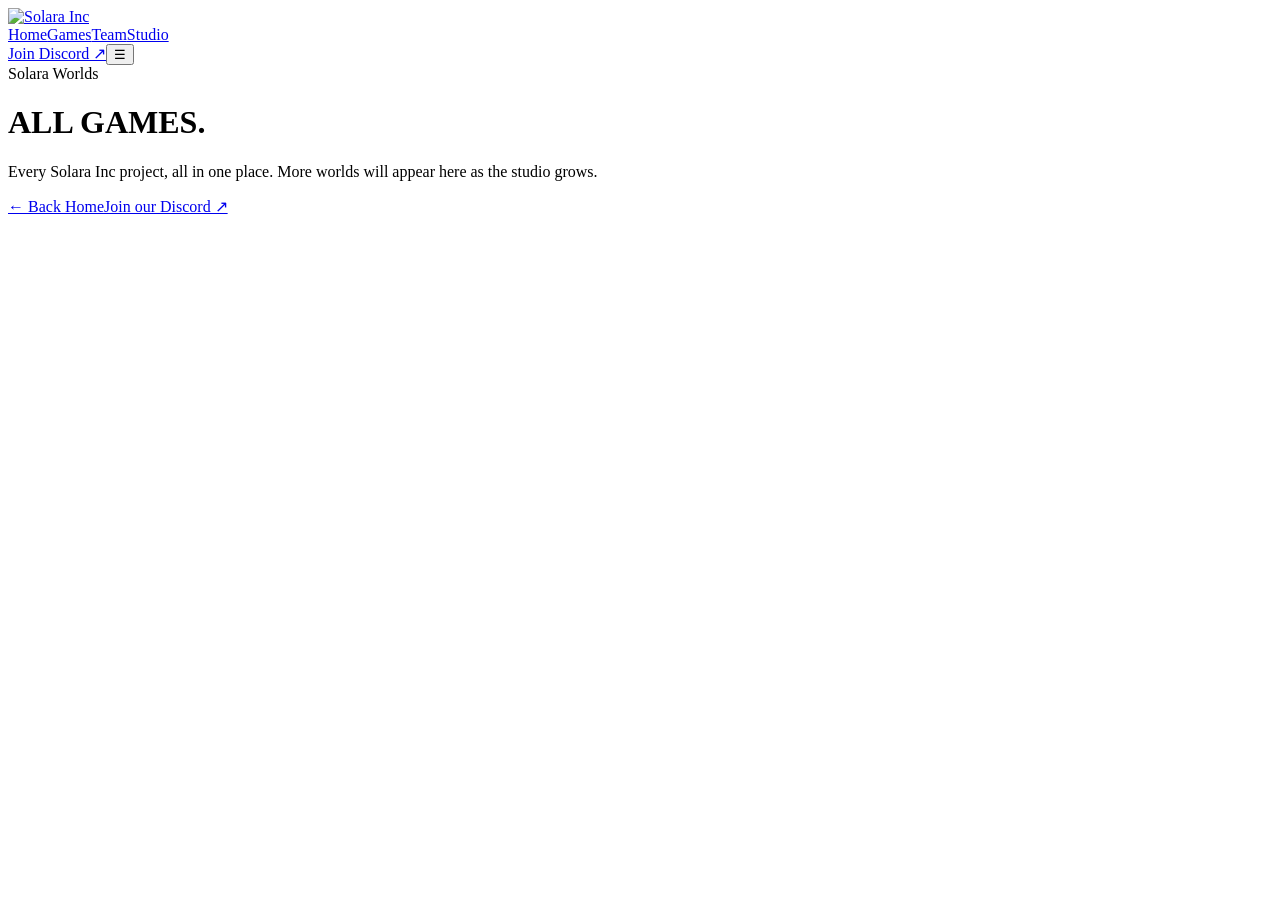
==== games.html @ 04e756ea "Add files via upload" ====
<!doctype html><html lang="en"><head><meta charset="utf-8"><meta name="viewport" content="width=device-width,initial-scale=1"><meta name="theme-color" content="#05080b"><meta name="description" content="Explore games by Solara Inc."><title>Games — Solara Inc</title><link rel="stylesheet" href="styles.css"></head><body>
<nav class="nav"><a class="brand brandLogo" href="index.html"><img src="assets/brand/solara-logo.png" alt="Solara Inc"></a><div class="links"><a data-page="index.html" href="index.html">Home</a><a data-page="games.html" href="games.html">Games</a><a data-page="team.html" href="team.html">Team</a><a href="index.html#studio">Studio</a></div><a class="navCta" href="https://discord.gg/rdV2qfe3ua" target="_blank" rel="noopener">Join Discord ↗</a><button class="menu" aria-label="Open menu">☰</button></nav>
<header class="pageHero"><div class="wrap"><div class="eyebrow">Solara Worlds</div><h1>ALL <span>GAMES.</span></h1><p>Every Solara Inc project, all in one place. More worlds will appear here as the studio grows.</p></div></header>
<main class="section gamesSection"><div class="wrap"><div id="allGames" class="gameGrid singleGame"></div></div></main><footer class="footer"><div class="wrap footerRow"><a href="index.html">← Back Home</a><a href="https://discord.gg/rdV2qfe3ua" target="_blank" rel="noopener">Join our Discord ↗</a></div></footer><script src="app.js" defer></script></body></html>
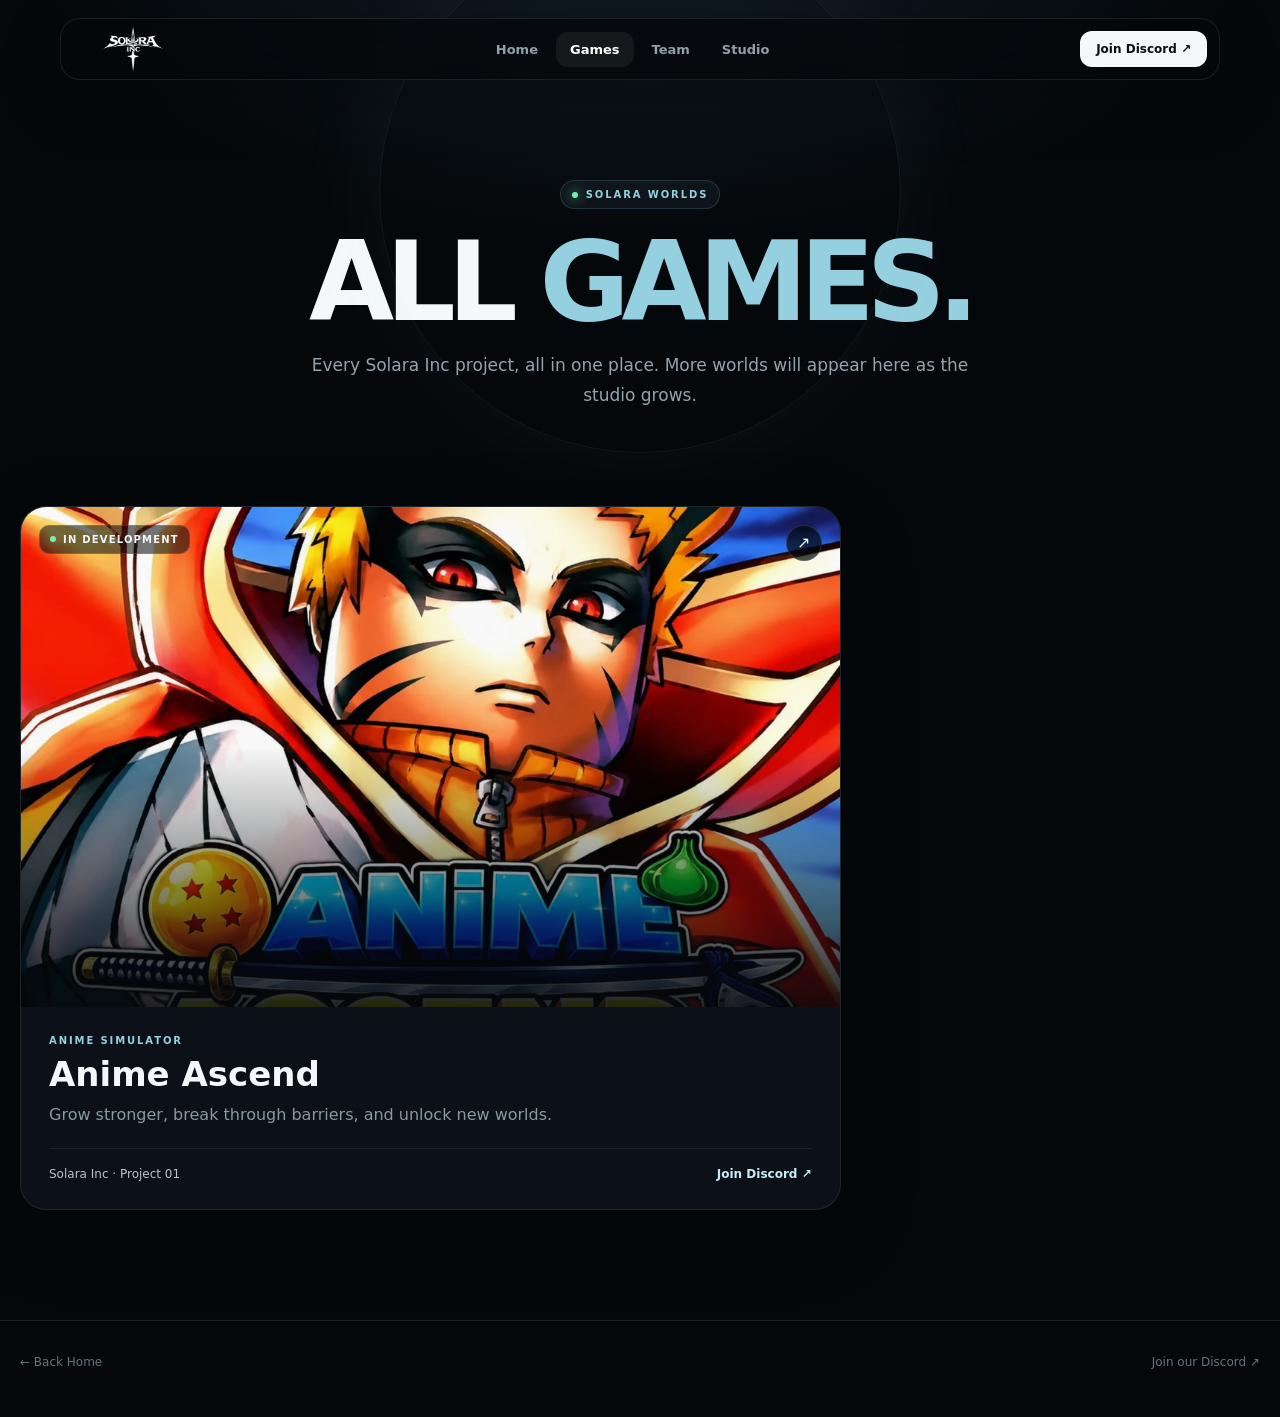
==== commit 9bcdb080: "Add files via upload" ====
--- a/games.html
+++ b/games.html
@@ -1,4 +1,4 @@
 <!doctype html><html lang="en"><head><meta charset="utf-8"><meta name="viewport" content="width=device-width,initial-scale=1"><meta name="theme-color" content="#05080b"><meta name="description" content="Explore games by Solara Inc."><title>Games — Solara Inc</title><link rel="stylesheet" href="styles.css"></head><body>
-<nav class="nav"><a class="brand brandLogo" href="index.html"><img src="assets/brand/solara-logo.png" alt="Solara Inc"></a><div class="links"><a data-page="index.html" href="index.html">Home</a><a data-page="games.html" href="games.html">Games</a><a data-page="team.html" href="team.html">Team</a><a href="index.html#studio">Studio</a></div><a class="navCta" href="https://discord.gg/rdV2qfe3ua" target="_blank" rel="noopener">Join Discord ↗</a><button class="menu" aria-label="Open menu">☰</button></nav>
+<nav class="nav"><a class="brand brandLogo" href="index.html"><img src="assets/solara-logo.png" alt="Solara Inc"></a><div class="links"><a data-page="index.html" href="index.html">Home</a><a data-page="games.html" href="games.html">Games</a><a data-page="team.html" href="team.html">Team</a><a href="index.html#studio">Studio</a></div><a class="navCta" href="https://discord.gg/rdV2qfe3ua" target="_blank" rel="noopener">Join Discord ↗</a><button class="menu" aria-label="Open menu">☰</button></nav>
 <header class="pageHero"><div class="wrap"><div class="eyebrow">Solara Worlds</div><h1>ALL <span>GAMES.</span></h1><p>Every Solara Inc project, all in one place. More worlds will appear here as the studio grows.</p></div></header>
 <main class="section gamesSection"><div class="wrap"><div id="allGames" class="gameGrid singleGame"></div></div></main><footer class="footer"><div class="wrap footerRow"><a href="index.html">← Back Home</a><a href="https://discord.gg/rdV2qfe3ua" target="_blank" rel="noopener">Join our Discord ↗</a></div></footer><script src="app.js" defer></script></body></html>
--- a/styles.css
+++ b/styles.css
@@ -0,0 +1,4 @@
+:root{--bg:#05080b;--panel:#0b1117;--text:#f4f8fa;--muted:#8998a3;--line:rgba(255,255,255,.09);--a:#95d0e0;--a2:#698eff;--max:1240px}*{box-sizing:border-box}html{scroll-behavior:smooth;background:var(--bg)}body{margin:0;color:var(--text);font-family:Inter,ui-sans-serif,system-ui,-apple-system,"Segoe UI",sans-serif;background:radial-gradient(900px 520px at 50% -120px,rgba(80,156,194,.16),transparent 70%),var(--bg);overflow-x:hidden}a{color:inherit;text-decoration:none}.wrap{width:min(var(--max),calc(100% - 40px));margin:auto}.nav{position:fixed;z-index:50;top:18px;left:50%;transform:translateX(-50%);width:min(1160px,calc(100% - 28px));height:62px;padding:0 12px 0 20px;display:flex;align-items:center;justify-content:space-between;border:1px solid var(--line);border-radius:20px;background:rgba(5,8,11,.72);backdrop-filter:blur(18px);box-shadow:0 20px 60px rgba(0,0,0,.25)}.brand{font-weight:950;letter-spacing:.13em}.brand b{color:var(--a)}.links{display:flex;gap:4px}.links a{font-size:13px;font-weight:750;color:#91a0aa;padding:10px 14px;border-radius:12px}.links a:hover,.links a.active{color:white;background:rgba(255,255,255,.06)}.navCta{padding:11px 16px;border-radius:12px;background:var(--text);color:#071015;font-size:12px;font-weight:900}.menu{display:none;border:0;background:none;color:white;font-size:22px}.hero{min-height:100svh;position:relative;display:grid;align-items:center;padding:150px 0 80px}.heroGrid{position:absolute;inset:0;opacity:.34;background-image:linear-gradient(rgba(149,208,224,.05) 1px,transparent 1px),linear-gradient(90deg,rgba(149,208,224,.05) 1px,transparent 1px);background-size:54px 54px;mask-image:linear-gradient(to bottom,#000,transparent 88%)}.heroGlow{position:absolute;width:620px;height:620px;border-radius:50%;left:50%;top:43%;transform:translate(-50%,-50%);border:1px solid rgba(149,208,224,.12);box-shadow:0 0 130px rgba(90,171,205,.12),inset 0 0 90px rgba(149,208,224,.04)}.heroGlow:before,.heroGlow:after{content:"";position:absolute;border:1px solid rgba(255,255,255,.05);border-radius:50%;inset:72px}.heroGlow:after{inset:170px}.heroInner{position:relative;text-align:center;z-index:2;max-width:1050px}.eyebrow,.micro{color:var(--a);font-size:10px;font-weight:900;letter-spacing:.19em;text-transform:uppercase}.eyebrow{display:inline-flex;gap:8px;align-items:center;padding:8px 11px;border:1px solid rgba(149,208,224,.17);border-radius:999px;background:rgba(149,208,224,.05)}.eyebrow:before{content:"";width:6px;height:6px;background:#6ff1b3;border-radius:50%;box-shadow:0 0 12px #6ff1b3}.hero h1,.pageHero h1{font-size:clamp(58px,9.5vw,126px);line-height:.82;letter-spacing:-.075em;margin:28px 0 24px}.hero h1 span,.pageHero h1 span{color:var(--a)}.hero p,.pageHero p{max-width:660px;margin:auto;color:#95a3ad;line-height:1.75;font-size:17px}.actions{display:flex;justify-content:center;gap:10px;flex-wrap:wrap;margin-top:30px}.btn{padding:14px 20px;border-radius:13px;border:1px solid var(--line);font-weight:850;font-size:13px;transition:.2s}.btn:hover{transform:translateY(-2px)}.btn.primary{background:var(--a);color:#061014;box-shadow:0 12px 40px rgba(149,208,224,.18)}.btn.ghost{background:rgba(255,255,255,.035)}.metrics{margin-top:86px;border-top:1px solid var(--line);display:grid;grid-template-columns:repeat(4,1fr)}.metric{padding:22px 12px;border-right:1px solid var(--line)}.metric:last-child{border:0}.metric strong{display:block;font-size:22px}.metric span{font-size:10px;text-transform:uppercase;letter-spacing:.14em;color:#667681}.section{padding:110px 0}.sectionHead{display:grid;grid-template-columns:1fr .7fr;gap:30px;align-items:end;margin-bottom:34px}.sectionHead h2,.teamGroup h2{font-size:clamp(38px,5vw,68px);letter-spacing:-.055em;margin:7px 0 0}.sectionHead p{color:var(--muted);line-height:1.7;margin:0}.gameGrid,.ownersGrid,.teamGrid{display:grid;grid-template-columns:repeat(12,1fr);gap:18px}.gameCard{grid-column:span 6;border:1px solid var(--line);border-radius:26px;overflow:hidden;background:var(--panel)}.gameVisual{height:330px;position:relative;display:grid;place-items:center;background:radial-gradient(circle at 28% 28%,var(--c1),transparent 34%),radial-gradient(circle at 72% 65%,var(--c2),transparent 38%),#0b121a}.gameVisual:after{content:"";position:absolute;inset:0;background:linear-gradient(to bottom,transparent 55%,#0b1117)}.gameMark{font-size:160px;font-weight:1000;letter-spacing:-.1em;color:rgba(255,255,255,.11);transform:rotate(-8deg)}.gameStatus{position:absolute;z-index:2;top:18px;left:18px;padding:8px 10px;border:1px solid rgba(255,255,255,.13);border-radius:10px;background:rgba(4,8,12,.55);font-size:10px;font-weight:900;text-transform:uppercase;letter-spacing:.12em}.cardBody{padding:24px}.cardBody h3{font-size:28px;margin:8px 0}.cardBody p{color:var(--muted);line-height:1.65;margin:0}.cardFoot{display:flex;justify-content:space-between;border-top:1px solid var(--line);padding-top:18px;margin-top:20px;color:#b8c5cc;font-size:12px}.memberCard{grid-column:span 6;overflow:hidden;border:1px solid var(--line);border-radius:26px;background:linear-gradient(180deg,#0b1117,#070b0f);transition:.25s}.memberCard:hover{transform:translateY(-4px);border-color:rgba(149,208,224,.22)}.memberMedia{display:block;height:380px;position:relative;overflow:hidden;background:#080b0e}.memberMedia img{width:100%;height:100%;object-fit:cover;transition:transform .6s cubic-bezier(.2,.7,.2,1);filter:saturate(.92)}.memberCard:hover img{transform:scale(1.035)}.memberMedia:after{content:"";position:absolute;inset:0;background:linear-gradient(to bottom,transparent 48%,rgba(7,11,15,.96))}.roleBadge{position:absolute;z-index:2;left:18px;top:18px;padding:8px 10px;border-radius:10px;background:rgba(4,8,12,.72);backdrop-filter:blur(10px);border:1px solid rgba(255,255,255,.12);font-size:10px;font-weight:900;text-transform:uppercase;letter-spacing:.1em}.openIcon{position:absolute;z-index:2;right:18px;top:18px;width:36px;height:36px;display:grid;place-items:center;border-radius:50%;background:rgba(4,8,12,.72);border:1px solid rgba(255,255,255,.12)}.memberInfo{padding:0 24px 24px;margin-top:-18px;position:relative;z-index:3}.memberInfo h3{font-size:34px;letter-spacing:-.04em;margin:6px 0 14px}.memberInfo p{color:var(--muted);line-height:1.65;min-height:52px}.discordLink{display:inline-block;margin-top:10px;color:#c9edf4;font-size:12px;font-weight:850}.ctaBand{text-align:center;margin-top:30px}.manifesto{padding:90px 0;border-block:1px solid var(--line);background:linear-gradient(90deg,transparent,rgba(149,208,224,.035),transparent)}.manifesto p{font-size:clamp(28px,4vw,54px);line-height:1.12;letter-spacing:-.045em;max-width:980px;margin:0}.manifesto p span{color:var(--a)}.pageHero{padding:180px 0 70px;text-align:center}.pageHero h1{font-size:clamp(64px,9vw,110px)}.teamGroup{margin-bottom:90px}.teamGroupHeader{display:flex;justify-content:space-between;align-items:end;border-bottom:1px solid var(--line);padding-bottom:20px;margin-bottom:20px}.teamGroupHeader>span{color:#71808a;font-size:11px;text-transform:uppercase;letter-spacing:.12em}.teamGrid .memberCard{grid-column:span 4}.teamGrid .memberMedia{height:300px}.teamGrid .memberInfo h3{font-size:28px}.teamGrid .memberInfo p{font-size:14px}.teamGrid .featured{grid-column:span 6}.teamGrid .featured .memberMedia{height:390px}.footer{border-top:1px solid var(--line);padding:34px 0 48px;color:#65737c;font-size:12px}.footerRow{display:flex;justify-content:space-between;gap:20px}.reveal{opacity:0;transform:translateY(18px);transition:opacity .55s,transform .55s}.reveal.show{opacity:1;transform:none}@media(max-width:850px){.links{display:none}.menu{display:block}.navCta{display:none}.nav.open .links{display:flex;position:absolute;left:0;right:0;top:70px;flex-direction:column;padding:10px;border:1px solid var(--line);border-radius:16px;background:#080c10}.sectionHead{grid-template-columns:1fr}.gameCard,.memberCard,.teamGrid .memberCard,.teamGrid .featured{grid-column:1/-1}.metrics{grid-template-columns:repeat(2,1fr)}.metric:nth-child(2){border-right:0}.memberMedia,.teamGrid .memberMedia,.teamGrid .featured .memberMedia{height:360px}}@media(max-width:560px){.wrap{width:calc(100% - 22px)}.hero h1{font-size:60px}.heroGlow{width:430px;height:430px}.section{padding:78px 0}.gameVisual{height:240px}.memberMedia,.teamGrid .memberMedia,.teamGrid .featured .memberMedia{height:300px}.actions .btn{width:100%}.metrics{margin-top:55px}.pageHero{padding-top:145px}.footerRow{flex-direction:column}}@media(prefers-reduced-motion:reduce){html{scroll-behavior:auto}.reveal{opacity:1;transform:none;transition:none}}
+.brandLogo{display:flex;align-items:center;width:104px;height:44px;overflow:visible}.brandLogo img{display:block;width:100%;height:100%;object-fit:contain}.heroLogo{width:min(260px,58vw);max-height:145px;object-fit:contain;margin:0 auto 18px;filter:drop-shadow(0 16px 42px rgba(149,208,224,.08))}.imageVisual{display:block;overflow:hidden;background:#090d12}.imageVisual img{width:100%;height:100%;object-fit:cover;display:block;transition:transform .65s cubic-bezier(.2,.7,.2,1)}.gameCard:hover .imageVisual img{transform:scale(1.025)}.imageVisual:after{background:linear-gradient(to bottom,rgba(5,8,11,.02) 48%,rgba(5,8,11,.88) 100%)}.gameStatus{display:flex;gap:7px;align-items:center}.gameStatus i{width:6px;height:6px;border-radius:50%;background:#78efb1;box-shadow:0 0 12px rgba(120,239,177,.75)}.gameOpen{top:18px;left:auto;right:18px}.singleGame .gameCard{grid-column:span 8}.singleGame .gameVisual{height:500px}.singleGame .cardBody{padding:28px}.singleGame .cardBody h3{font-size:34px}.cardFoot a{color:#c9edf4;font-weight:800}.gamesSection{padding-top:25px}@media(max-width:850px){.singleGame .gameCard{grid-column:1/-1}.singleGame .gameVisual{height:420px}}@media(max-width:560px){.brandLogo{width:86px;height:39px}.heroLogo{width:190px}.singleGame .gameVisual{height:310px}}
+/* V3 polish */
+::selection{background:rgba(149,208,224,.28);color:#fff}.nav{transition:background .25s,border-color .25s,box-shadow .25s}.nav.scrolled{background:rgba(5,8,11,.9);border-color:rgba(149,208,224,.13);box-shadow:0 22px 70px rgba(0,0,0,.42)}.gameCard,.memberCard{box-shadow:0 24px 80px rgba(0,0,0,.18)}.gameCard{transition:transform .28s,border-color .28s,box-shadow .28s}.gameCard:hover{transform:translateY(-5px);border-color:rgba(149,208,224,.22);box-shadow:0 28px 90px rgba(0,0,0,.32)}.hero:after{content:"";position:absolute;left:50%;bottom:28px;width:1px;height:64px;background:linear-gradient(var(--a),transparent);opacity:.55}.heroLogo{animation:logoFloat 7s ease-in-out infinite}.pageHero{position:relative;overflow:hidden}.pageHero:before{content:"";position:absolute;width:520px;height:520px;border:1px solid rgba(149,208,224,.08);border-radius:50%;left:50%;top:40%;transform:translate(-50%,-50%);box-shadow:0 0 100px rgba(149,208,224,.06);pointer-events:none}.notFound{min-height:100svh;display:flex;flex-direction:column;align-items:center;justify-content:center;text-align:center;padding:40px 20px;background:radial-gradient(700px 400px at 50% 38%,rgba(149,208,224,.10),transparent 70%)}.notFound img{width:min(250px,60vw);margin-bottom:28px}.notFound h1{font-size:clamp(44px,8vw,92px);line-height:.88;letter-spacing:-.065em;margin:18px 0}.notFound p{color:var(--muted);margin:0 0 25px}@keyframes logoFloat{0%,100%{transform:translateY(0)}50%{transform:translateY(-7px)}}@media(prefers-reduced-motion:reduce){.heroLogo{animation:none}}
